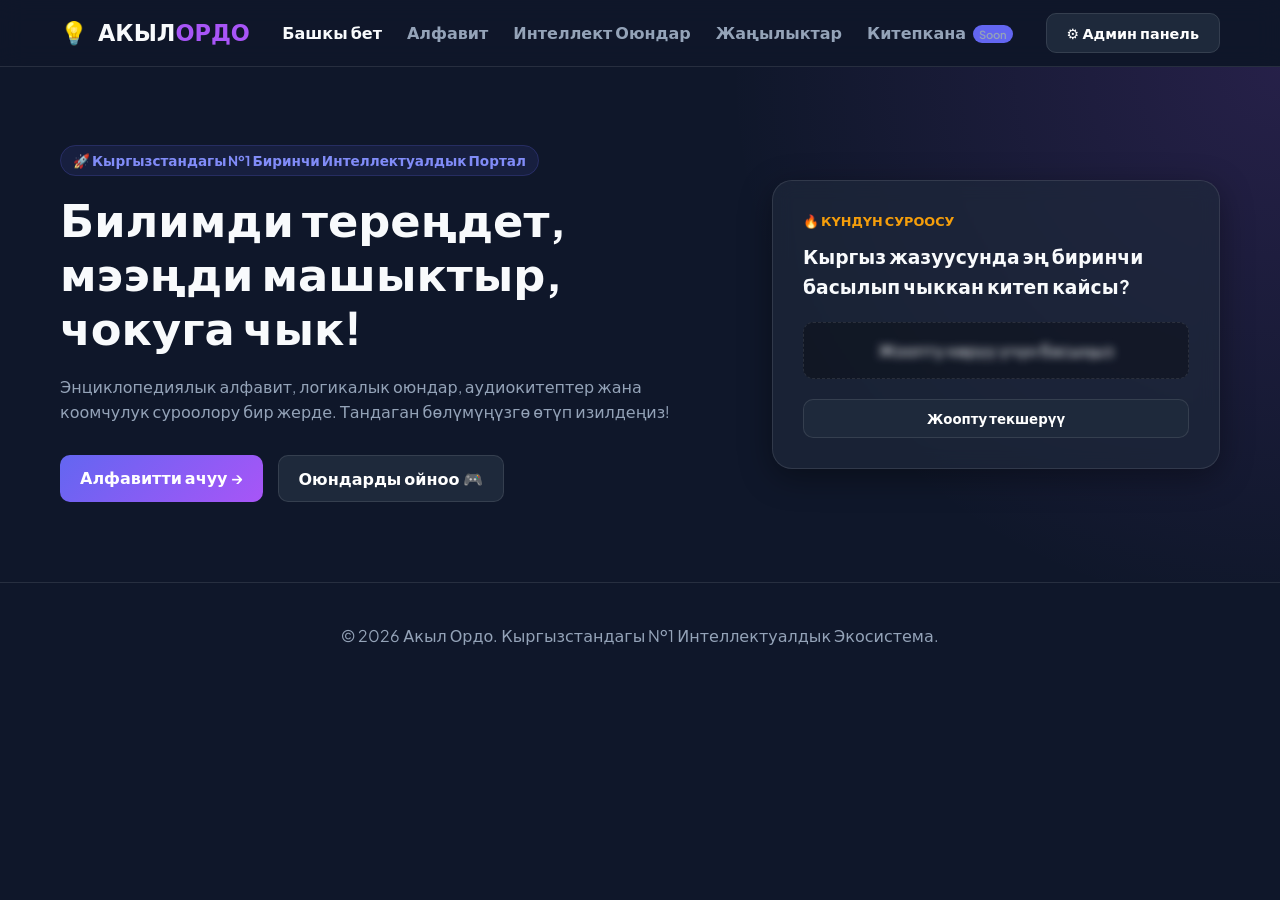
==== index.html @ 5098532c "Add files via upload" ====
<!DOCTYPE html>
<html lang="ky">
<head>
    <meta charset="UTF-8">
    <meta name="viewport" content="width=device-width, initial-scale=1.0">
    <title>Акыл Ордо | №1 Интеллектуалдык Платформа Кыргызстан</title>
    <link rel="preconnect" href="https://fonts.googleapis.com">
    <link rel="preconnect" href="https://fonts.gstatic.com" crossorigin>
    <link href="https://fonts.googleapis.com/css2?family=Plus+Jakarta+Sans:wght@400;600;700;800&display=swap" rel="stylesheet">
    <link rel="stylesheet" href="style.css">
</head>
<body>

    <!-- Header & Main Navigation -->
    <header class="main-header">
        <div class="container header-container">
            <div class="logo">
                <span class="logo-icon">💡</span>
                <span class="logo-text">АКЫЛ<span>ОРДО</span></span>
            </div>
            <nav class="nav-links">
                <a href="index.html" class="nav-item active">Башкы бет</a>
                <a href="alphabet.html" class="nav-item">Алфавит</a>
                <a href="games.html" class="nav-item">Интеллект Оюндар</a>
                <a href="news.html" class="nav-item">Жаңылыктар</a>
                <a href="library.html" class="nav-item">Китепкана <span class="badge">Soon</span></a>
            </nav>
            <div class="header-actions">
                <a href="admin.html" class="btn btn-secondary" style="text-decoration: none; font-size: 0.9rem;">⚙️ Админ панель</a>
            </div>
        </div>
    </header>

    <!-- Hero Section -->
    <section class="hero-section">
        <div class="container hero-container">
            <div class="hero-content">
                <span class="hero-tag">🚀 Кыргызстандагы №1 Биринчи Интеллектуалдык Портал</span>
                <h1 class="hero-title">Билимди тереңдет, мээңди машыктыр, чокуга чык!</h1>
                <p class="hero-description">
                    Энциклопедиялык алфавит, логикалык оюндар, аудиокитептер жана коомчулук суроолору бир жерде. Тандаган бөлүмүңүзгө өтүп изилдеңиз!
                </p>
                <div class="hero-buttons" style="display: flex; gap: 15px; margin-top: 20px;">
                    <a href="alphabet.html" class="btn btn-primary" style="text-decoration: none;">Алфавитти ачуу →</a>
                    <a href="games.html" class="btn btn-secondary" style="text-decoration: none;">Оюндарды ойноо 🎮</a>
                </div>
            </div>
            
            <!-- Күндүн Суроосу Интерактив Карточкасы -->
            <div class="daily-quiz-card">
                <div class="card-badge">🔥 КҮНДҮН СУРООСУ</div>
                <h3 class="quiz-question">Кыргыз жазуусунда эң биринчи басылып чыккан китеп кайсы?</h3>
                <div class="quiz-answer-blur" id="quizAnswerBlur">
                    <span class="blur-text">Жоопту көрүү үчүн басыңыз</span>
                </div>
                <button class="btn btn-secondary full-width" onclick="revealAnswer()">Жоопту текшерүү</button>
            </div>
        </div>
    </section>

    <!-- Footer -->
    <main-footer class="main-footer" style="display: block; text-align: center; padding: 40px 0; border-top: 1px solid rgba(255,255,255,0.1); color: #94a3b8;">
        <div class="container">
            <p>© 2026 Акыл Ордо. Кыргызстандагы №1 Интеллектуалдык Экосистема.</p>
        </div>
    </main-footer>

    <script src="app.js"></script>
</body>
</html>
---- style.css ----
:root {
    --bg-primary: #0f172a;
    --bg-secondary: #1e293b;
    --bg-card: rgba(30, 41, 59, 0.7);
    --text-primary: #f8fafc;
    --text-secondary: #94a3b8;
    --accent-color: #6366f1;
    --accent-hover: #4f46e5;
    --gradient-1: linear-gradient(135deg, #6366f1 0%, #a855f7 100%);
    --gradient-card: linear-gradient(135deg, rgba(255,255,255,0.05) 0%, rgba(255,255,255,0.01) 100%);
    --border-color: rgba(255, 255, 255, 0.1);
    --glass-shadow: 0 8px 32px 0 rgba(0, 0, 0, 0.37);
}

* {
    margin: 0;
    padding: 0;
    box-sizing: border-box;
    font-family: 'Plus Jakarta Sans', system-ui, -apple-system, sans-serif;
}

body {
    background-color: var(--bg-primary);
    color: var(--text-primary);
    line-height: 1.6;
    overflow-x: hidden;
}

.container {
    max-width: 1200px;
    margin: 0 auto;
    padding: 0 20px;
}

.section-padding {
    padding: 80px 0;
}

.bg-alt {
    background-color: rgba(15, 23, 42, 0.5);
}

/* Header */
.main-header {
    position: sticky;
    top: 0;
    z-index: 100;
    background: rgba(15, 23, 42, 0.8);
    backdrop-filter: blur(12px);
    border-bottom: 1px solid var(--border-color);
    padding: 15px 0;
}

.header-container {
    display: flex;
    justify-content: space-between;
    align-items: center;
}

.logo {
    display: flex;
    align-items: center;
    gap: 10px;
    font-size: 1.4rem;
    font-weight: 800;
}

.logo-text span {
    color: #a855f7;
}

.nav-links {
    display: flex;
    gap: 25px;
}

.nav-item {
    color: var(--text-secondary);
    text-decoration: none;
    font-weight: 600;
    transition: all 0.3s ease;
}

.nav-item:hover, .nav-item.active {
    color: var(--text-primary);
}

.badge {
    background: var(--accent-color);
    font-size: 0.7rem;
    padding: 2px 6px;
    border-radius: 10px;
    margin-left: 4px;
}

/* Buttons */
.btn {
    padding: 10px 20px;
    border-radius: 10px;
    border: none;
    font-weight: 600;
    cursor: pointer;
    transition: transform 0.2s ease, box-shadow 0.2s ease;
}

.btn-primary {
    background: var(--gradient-1);
    color: white;
}

.btn-secondary {
    background: var(--bg-secondary);
    color: white;
    border: 1px solid var(--border-color);
}

.btn:hover {
    transform: translateY(-2px);
    box-shadow: 0 4px 15px rgba(99, 102, 241, 0.4);
}

.full-width {
    width: 100%;
}

/* Hero Section */
.hero-section {
    padding: 80px 0;
    background: radial-gradient(circle at top right, rgba(168, 85, 247, 0.15), transparent 40%);
}

.hero-container {
    display: grid;
    grid-template-columns: 1.2fr 0.8fr;
    gap: 40px;
    align-items: center;
}

.hero-tag {
    background: rgba(99, 102, 241, 0.1);
    color: #818cf8;
    padding: 6px 12px;
    border-radius: 20px;
    font-size: 0.85rem;
    font-weight: 700;
    border: 1px solid rgba(99, 102, 241, 0.2);
}

.hero-title {
    font-size: 2.8rem;
    font-weight: 800;
    margin: 20px 0;
    line-height: 1.2;
}

.hero-description {
    color: var(--text-secondary);
    margin-bottom: 30px;
}

.hero-search {
    display: flex;
    gap: 10px;
    background: var(--bg-secondary);
    padding: 6px;
    border-radius: 12px;
    border: 1px solid var(--border-color);
}

.hero-search input {
    flex: 1;
    background: transparent;
    border: none;
    padding: 10px;
    color: white;
    outline: none;
}

/* Cards & Blur Effect */
.daily-quiz-card {
    background: var(--bg-card);
    border: 1px solid var(--border-color);
    padding: 30px;
    border-radius: 20px;
    backdrop-filter: blur(10px);
    box-shadow: var(--glass-shadow);
}

.card-badge {
    color: #f59e0b;
    font-size: 0.8rem;
    font-weight: 800;
    margin-bottom: 10px;
}

.quiz-question {
    margin-bottom: 20px;
}

.quiz-answer-blur {
    background: rgba(0,0,0,0.3);
    padding: 15px;
    border-radius: 10px;
    margin-bottom: 20px;
    cursor: pointer;
    text-align: center;
    border: 1px dashed var(--border-color);
}

.quiz-answer-blur .blur-text {
    filter: blur(4px);
    transition: filter 0.3s ease;
}

.quiz-answer-blur.revealed .blur-text {
    filter: blur(0);
    color: #10b981;
    font-weight: bold;
}

/* Alphabet */
.alphabet-bar {
    display: flex;
    flex-wrap: wrap;
    gap: 8px;
    margin-top: 30px;
}

.alpha-btn {
    width: 40px;
    height: 40px;
    border-radius: 8px;
    background: var(--bg-secondary);
    border: 1px solid var(--border-color);
    color: white;
    font-weight: 700;
    cursor: pointer;
    transition: all 0.2s ease;
}

.alpha-btn:hover, .alpha-btn.active {
    background: var(--accent-color);
}

.alphabet-display-card {
    background: var(--bg-card);
    border: 1px solid var(--border-color);
    padding: 30px;
    border-radius: 16px;
    margin-top: 20px;
}

/* Games Grid */
.games-grid {
    display: grid;
    grid-template-columns: repeat(auto-fit, minmax(250px, 1fr));
    gap: 20px;
    margin-top: 30px;
}

.game-card {
    background: var(--bg-card);
    border: 1px solid var(--border-color);
    padding: 25px;
    border-radius: 16px;
    text-align: center;
}

.game-icon {
    font-size: 2.5rem;
    margin-bottom: 15px;
}

/* Footer */
.main-footer {
    border-top: 1px solid var(--border-color);
    padding: 30px 0;
    text-align: center;
    color: var(--text-secondary);
}
/* Категория жана Тамга ачылуучу менюлары үчүн стилдер */
.custom-dropdown-menu {
    position: absolute;
    top: 100%;
    left: 0;
    margin-top: 6px;
    background: #1e293b;
    border: 1px solid rgba(255,255,255,0.1);
    border-radius: 10px;
    box-shadow: 0 10px 25px rgba(0,0,0,0.5);
    z-index: 100;
    flex-direction: column;
    overflow: hidden;
}

.custom-dropdown-menu div {
    padding: 10px 16px;
    color: #e2e8f0;
    font-size: 0.88rem;
    cursor: pointer;
    white-space: nowrap;
    transition: background 0.2s;
}

.custom-dropdown-menu div:hover {
    background: rgba(99, 102, 241, 0.2);
    color: #6366f1;
}

.letters-grid {
    box-sizing: border-box;
}
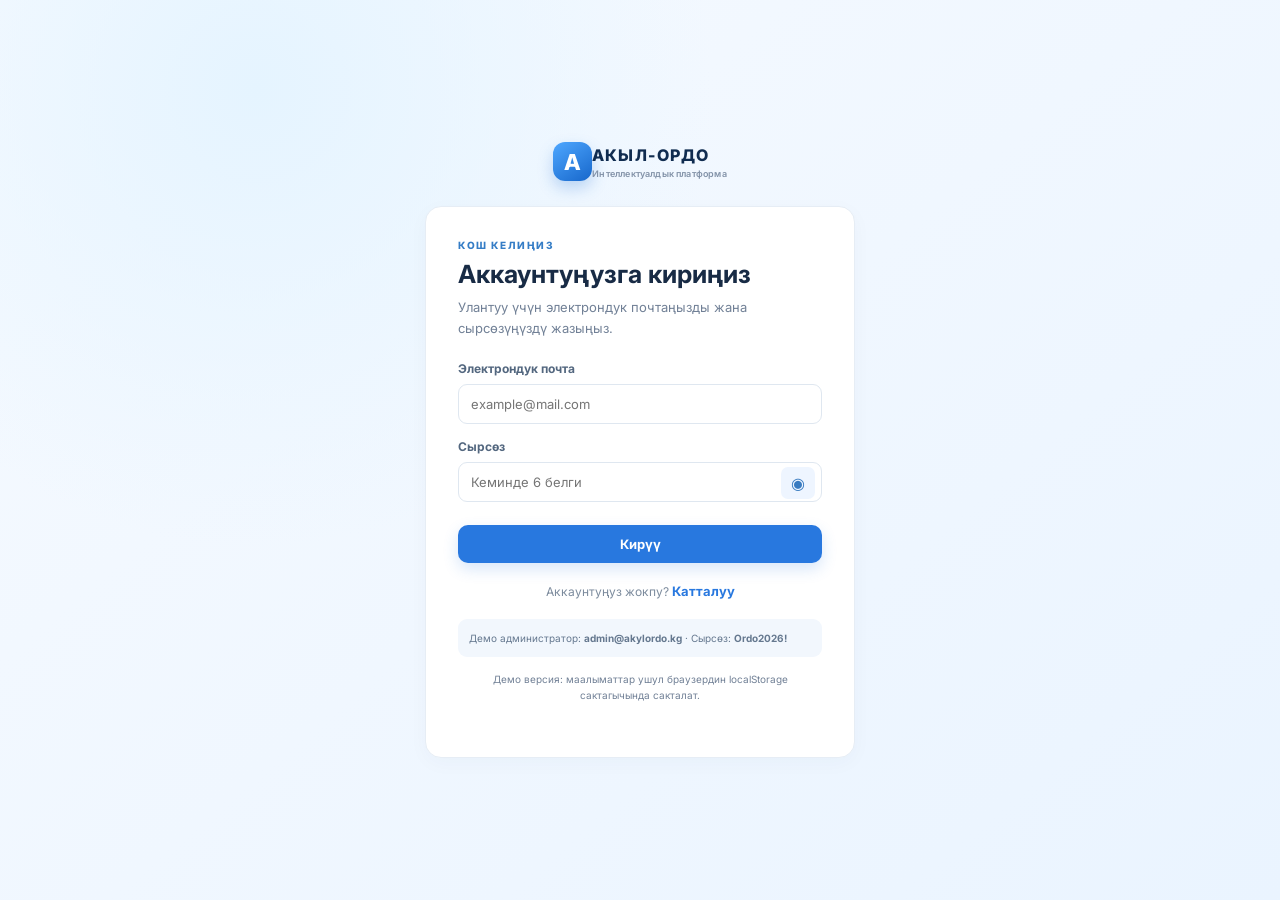
==== commit 32e476a5: "Add files via upload" ====
--- a/index.html
+++ b/index.html
@@ -1,70 +1,11 @@
-<!DOCTYPE html>
-<html lang="ky">
-<head>
-    <meta charset="UTF-8">
-    <meta name="viewport" content="width=device-width, initial-scale=1.0">
-    <title>Акыл Ордо | №1 Интеллектуалдык Платформа Кыргызстан</title>
-    <link rel="preconnect" href="https://fonts.googleapis.com">
-    <link rel="preconnect" href="https://fonts.gstatic.com" crossorigin>
-    <link href="https://fonts.googleapis.com/css2?family=Plus+Jakarta+Sans:wght@400;600;700;800&display=swap" rel="stylesheet">
-    <link rel="stylesheet" href="style.css">
-</head>
-<body>
-
-    <!-- Header & Main Navigation -->
-    <header class="main-header">
-        <div class="container header-container">
-            <div class="logo">
-                <span class="logo-icon">💡</span>
-                <span class="logo-text">АКЫЛ<span>ОРДО</span></span>
-            </div>
-            <nav class="nav-links">
-                <a href="index.html" class="nav-item active">Башкы бет</a>
-                <a href="alphabet.html" class="nav-item">Алфавит</a>
-                <a href="games.html" class="nav-item">Интеллект Оюндар</a>
-                <a href="news.html" class="nav-item">Жаңылыктар</a>
-                <a href="library.html" class="nav-item">Китепкана <span class="badge">Soon</span></a>
-            </nav>
-            <div class="header-actions">
-                <a href="admin.html" class="btn btn-secondary" style="text-decoration: none; font-size: 0.9rem;">⚙️ Админ панель</a>
-            </div>
-        </div>
-    </header>
-
-    <!-- Hero Section -->
-    <section class="hero-section">
-        <div class="container hero-container">
-            <div class="hero-content">
-                <span class="hero-tag">🚀 Кыргызстандагы №1 Биринчи Интеллектуалдык Портал</span>
-                <h1 class="hero-title">Билимди тереңдет, мээңди машыктыр, чокуга чык!</h1>
-                <p class="hero-description">
-                    Энциклопедиялык алфавит, логикалык оюндар, аудиокитептер жана коомчулук суроолору бир жерде. Тандаган бөлүмүңүзгө өтүп изилдеңиз!
-                </p>
-                <div class="hero-buttons" style="display: flex; gap: 15px; margin-top: 20px;">
-                    <a href="alphabet.html" class="btn btn-primary" style="text-decoration: none;">Алфавитти ачуу →</a>
-                    <a href="games.html" class="btn btn-secondary" style="text-decoration: none;">Оюндарды ойноо 🎮</a>
-                </div>
-            </div>
-            
-            <!-- Күндүн Суроосу Интерактив Карточкасы -->
-            <div class="daily-quiz-card">
-                <div class="card-badge">🔥 КҮНДҮН СУРООСУ</div>
-                <h3 class="quiz-question">Кыргыз жазуусунда эң биринчи басылып чыккан китеп кайсы?</h3>
-                <div class="quiz-answer-blur" id="quizAnswerBlur">
-                    <span class="blur-text">Жоопту көрүү үчүн басыңыз</span>
-                </div>
-                <button class="btn btn-secondary full-width" onclick="revealAnswer()">Жоопту текшерүү</button>
-            </div>
-        </div>
-    </section>
-
-    <!-- Footer -->
-    <main-footer class="main-footer" style="display: block; text-align: center; padding: 40px 0; border-top: 1px solid rgba(255,255,255,0.1); color: #94a3b8;">
-        <div class="container">
-            <p>© 2026 Акыл Ордо. Кыргызстандагы №1 Интеллектуалдык Экосистема.</p>
-        </div>
-    </main-footer>
-
-    <script src="app.js"></script>
-</body>
-</html>+<!doctype html>
+<html lang="ky"><head><meta charset="utf-8"><meta name="viewport" content="width=device-width,initial-scale=1"><title>Башкы бет — Акыл-Ордо</title><link rel="stylesheet" href="style.css"></head>
+<body data-page="home"><div id="appHeader"></div>
+<main class="container page-content">
+  <section class="hero"><div class="hero-copy"><span class="hero-tag">БИЛИМ · ЛОГИКА · ЫНТЫМАК</span><h1>Билимиңди сына.<br><em>Оюңду өнүктүр.</em></h1><p>Акыл-Ордо — билимди, логиканы жана командалык ынтымакты бириктирген интеллектуалдык аянтча.</p><div class="hero-actions"><a class="btn btn-light" href="games.html">Оюнду баштоо <span>→</span></a><a class="hero-link" href="alphabet.html">Суроолор базасы</a></div></div><div class="hero-art"><div class="orbit orbit-one"></div><div class="orbit orbit-two"></div><div class="brain">А?</div><span class="float-chip chip-one">+10 упай</span><span class="float-chip chip-two">🧠 Логика</span></div></section>
+  <section class="section-head"><div><div class="eyebrow">ПЛАТФОРМА</div><h2>Акыл-Ордонун көрсөткүчтөрү</h2></div><span class="live-dot">Жандуу маалымат</span></section>
+  <div class="stats-grid"><article class="stat-card"><span class="stat-icon blue">❓</span><div><strong id="statQuestions">0</strong><span>Суроолор</span></div></article><article class="stat-card"><span class="stat-icon purple">👥</span><div><strong id="statTeams">0</strong><span>Командалар</span></div></article><article class="stat-card"><span class="stat-icon cyan">🎮</span><div><strong id="statGames">0</strong><span>Өткөрүлгөн оюндар</span></div></article><article class="stat-card"><span class="stat-icon orange">📰</span><div><strong id="statNews">0</strong><span>Жаңылыктар</span></div></article></div>
+  <section class="section-head"><div><div class="eyebrow">МҮМКҮНЧҮЛҮКТӨР</div><h2>Платформа бөлүмдөрү</h2></div></section>
+  <div class="feature-grid"><a class="feature-card" href="alphabet.html"><span class="feature-icon">📚</span><h3>Суроолор базасы</h3><p>Деңгээл жана категория боюнча суроолорду изде.</p><span class="card-arrow">Бөлүмгө өтүү →</span></a><a class="feature-card" href="games.html"><span class="feature-icon">🏆</span><h3>Интеллектуалдык оюн</h3><p>Командаларды түзүп, упайларды эсепте.</p><span class="card-arrow">Бөлүмгө өтүү →</span></a><a class="feature-card" href="library.html"><span class="feature-icon">📖</span><h3>Китепкана</h3><p>Пайдалуу китептер жана окуу материалдары.</p><span class="card-arrow">Бөлүмгө өтүү →</span></a><a class="feature-card" href="news.html"><span class="feature-icon">📢</span><h3>Жаңылыктар</h3><p>Акыркы жарыялар жана иш-чаралар.</p><span class="card-arrow">Бөлүмгө өтүү →</span></a></div>
+  <section class="section-head"><div><div class="eyebrow">АКЫРКЫ ЖАРЫЯЛАР</div><h2>Жаңылыктар</h2></div><a class="text-link" href="news.html">Баарын көрүү →</a></section><div id="homeNews" class="news-grid"></div>
+</main><div id="appFooter"></div><div id="toast" class="toast"></div><script src="app.js"></script></body></html>
--- a/style.css
+++ b/style.css
@@ -1,312 +1,89 @@
-:root {
-    --bg-primary: #0f172a;
-    --bg-secondary: #1e293b;
-    --bg-card: rgba(30, 41, 59, 0.7);
-    --text-primary: #f8fafc;
-    --text-secondary: #94a3b8;
-    --accent-color: #6366f1;
-    --accent-hover: #4f46e5;
-    --gradient-1: linear-gradient(135deg, #6366f1 0%, #a855f7 100%);
-    --gradient-card: linear-gradient(135deg, rgba(255,255,255,0.05) 0%, rgba(255,255,255,0.01) 100%);
-    --border-color: rgba(255, 255, 255, 0.1);
-    --glass-shadow: 0 8px 32px 0 rgba(0, 0, 0, 0.37);
-}
-
-* {
-    margin: 0;
-    padding: 0;
-    box-sizing: border-box;
-    font-family: 'Plus Jakarta Sans', system-ui, -apple-system, sans-serif;
-}
-
-body {
-    background-color: var(--bg-primary);
-    color: var(--text-primary);
-    line-height: 1.6;
-    overflow-x: hidden;
-}
-
-.container {
-    max-width: 1200px;
-    margin: 0 auto;
-    padding: 0 20px;
-}
-
-.section-padding {
-    padding: 80px 0;
-}
-
-.bg-alt {
-    background-color: rgba(15, 23, 42, 0.5);
-}
-
-/* Header */
-.main-header {
-    position: sticky;
-    top: 0;
-    z-index: 100;
-    background: rgba(15, 23, 42, 0.8);
-    backdrop-filter: blur(12px);
-    border-bottom: 1px solid var(--border-color);
-    padding: 15px 0;
-}
-
-.header-container {
-    display: flex;
-    justify-content: space-between;
-    align-items: center;
-}
-
-.logo {
-    display: flex;
-    align-items: center;
-    gap: 10px;
-    font-size: 1.4rem;
-    font-weight: 800;
-}
-
-.logo-text span {
-    color: #a855f7;
-}
-
-.nav-links {
-    display: flex;
-    gap: 25px;
-}
-
-.nav-item {
-    color: var(--text-secondary);
-    text-decoration: none;
-    font-weight: 600;
-    transition: all 0.3s ease;
-}
-
-.nav-item:hover, .nav-item.active {
-    color: var(--text-primary);
-}
-
-.badge {
-    background: var(--accent-color);
-    font-size: 0.7rem;
-    padding: 2px 6px;
-    border-radius: 10px;
-    margin-left: 4px;
-}
-
-/* Buttons */
-.btn {
-    padding: 10px 20px;
-    border-radius: 10px;
-    border: none;
-    font-weight: 600;
-    cursor: pointer;
-    transition: transform 0.2s ease, box-shadow 0.2s ease;
-}
-
-.btn-primary {
-    background: var(--gradient-1);
-    color: white;
-}
-
-.btn-secondary {
-    background: var(--bg-secondary);
-    color: white;
-    border: 1px solid var(--border-color);
-}
-
-.btn:hover {
-    transform: translateY(-2px);
-    box-shadow: 0 4px 15px rgba(99, 102, 241, 0.4);
-}
-
-.full-width {
-    width: 100%;
-}
-
-/* Hero Section */
-.hero-section {
-    padding: 80px 0;
-    background: radial-gradient(circle at top right, rgba(168, 85, 247, 0.15), transparent 40%);
-}
-
-.hero-container {
-    display: grid;
-    grid-template-columns: 1.2fr 0.8fr;
-    gap: 40px;
-    align-items: center;
-}
-
-.hero-tag {
-    background: rgba(99, 102, 241, 0.1);
-    color: #818cf8;
-    padding: 6px 12px;
-    border-radius: 20px;
-    font-size: 0.85rem;
-    font-weight: 700;
-    border: 1px solid rgba(99, 102, 241, 0.2);
-}
-
-.hero-title {
-    font-size: 2.8rem;
-    font-weight: 800;
-    margin: 20px 0;
-    line-height: 1.2;
-}
-
-.hero-description {
-    color: var(--text-secondary);
-    margin-bottom: 30px;
-}
-
-.hero-search {
-    display: flex;
-    gap: 10px;
-    background: var(--bg-secondary);
-    padding: 6px;
-    border-radius: 12px;
-    border: 1px solid var(--border-color);
-}
-
-.hero-search input {
-    flex: 1;
-    background: transparent;
-    border: none;
-    padding: 10px;
-    color: white;
-    outline: none;
-}
-
-/* Cards & Blur Effect */
-.daily-quiz-card {
-    background: var(--bg-card);
-    border: 1px solid var(--border-color);
-    padding: 30px;
-    border-radius: 20px;
-    backdrop-filter: blur(10px);
-    box-shadow: var(--glass-shadow);
-}
-
-.card-badge {
-    color: #f59e0b;
-    font-size: 0.8rem;
-    font-weight: 800;
-    margin-bottom: 10px;
-}
-
-.quiz-question {
-    margin-bottom: 20px;
-}
-
-.quiz-answer-blur {
-    background: rgba(0,0,0,0.3);
-    padding: 15px;
-    border-radius: 10px;
-    margin-bottom: 20px;
-    cursor: pointer;
-    text-align: center;
-    border: 1px dashed var(--border-color);
-}
-
-.quiz-answer-blur .blur-text {
-    filter: blur(4px);
-    transition: filter 0.3s ease;
-}
-
-.quiz-answer-blur.revealed .blur-text {
-    filter: blur(0);
-    color: #10b981;
-    font-weight: bold;
-}
-
-/* Alphabet */
-.alphabet-bar {
-    display: flex;
-    flex-wrap: wrap;
-    gap: 8px;
-    margin-top: 30px;
-}
-
-.alpha-btn {
-    width: 40px;
-    height: 40px;
-    border-radius: 8px;
-    background: var(--bg-secondary);
-    border: 1px solid var(--border-color);
-    color: white;
-    font-weight: 700;
-    cursor: pointer;
-    transition: all 0.2s ease;
-}
-
-.alpha-btn:hover, .alpha-btn.active {
-    background: var(--accent-color);
-}
-
-.alphabet-display-card {
-    background: var(--bg-card);
-    border: 1px solid var(--border-color);
-    padding: 30px;
-    border-radius: 16px;
-    margin-top: 20px;
-}
-
-/* Games Grid */
-.games-grid {
-    display: grid;
-    grid-template-columns: repeat(auto-fit, minmax(250px, 1fr));
-    gap: 20px;
-    margin-top: 30px;
-}
-
-.game-card {
-    background: var(--bg-card);
-    border: 1px solid var(--border-color);
-    padding: 25px;
-    border-radius: 16px;
-    text-align: center;
-}
-
-.game-icon {
-    font-size: 2.5rem;
-    margin-bottom: 15px;
-}
-
-/* Footer */
-.main-footer {
-    border-top: 1px solid var(--border-color);
-    padding: 30px 0;
-    text-align: center;
-    color: var(--text-secondary);
-}
-/* Категория жана Тамга ачылуучу менюлары үчүн стилдер */
-.custom-dropdown-menu {
-    position: absolute;
-    top: 100%;
-    left: 0;
-    margin-top: 6px;
-    background: #1e293b;
-    border: 1px solid rgba(255,255,255,0.1);
-    border-radius: 10px;
-    box-shadow: 0 10px 25px rgba(0,0,0,0.5);
-    z-index: 100;
-    flex-direction: column;
-    overflow: hidden;
-}
-
-.custom-dropdown-menu div {
-    padding: 10px 16px;
-    color: #e2e8f0;
-    font-size: 0.88rem;
-    cursor: pointer;
-    white-space: nowrap;
-    transition: background 0.2s;
-}
-
-.custom-dropdown-menu div:hover {
-    background: rgba(99, 102, 241, 0.2);
-    color: #6366f1;
-}
-
-.letters-grid {
-    box-sizing: border-box;
-}+@import url('https://fonts.googleapis.com/css2?family=Inter:wght@400;500;600;700;800&family=Manrope:wght@400;500;600;700;800&display=swap');
+:root{--blue:#2878df;--blue2:#1764c7;--navy:#102c50;--ink:#182b45;--muted:#718096;--line:#e6edf5;--bg:#f5f8fc;--white:#fff;--cyan:#dff3ff;--shadow:0 12px 35px rgba(31,75,125,.08);font-family:Inter,Manrope,Arial,sans-serif;color:var(--ink);background:var(--bg)}
+*{box-sizing:border-box}body{margin:0;min-height:100vh}a{color:inherit;text-decoration:none}button,input,select,textarea{font:inherit}button{cursor:pointer}.container{width:min(1160px,calc(100% - 40px));margin:auto}.page-content{padding:34px 0 70px}.site-header{height:76px;background:#fff;border-bottom:1px solid var(--line);display:flex;align-items:center;position:sticky;top:0;z-index:20}.header-inner{width:min(1160px,calc(100% - 40px));margin:auto;display:flex;align-items:center;gap:32px}.brand{display:flex;align-items:center;gap:10px;font-weight:800;letter-spacing:.07em;color:var(--navy);white-space:nowrap}.brand-mark{width:39px;height:39px;border-radius:12px;background:linear-gradient(145deg,#4ea7ff,#1767cb);display:grid;place-items:center;color:#fff;font-size:22px;box-shadow:0 7px 15px #2676d744}.brand small{display:block;font-size:9px;letter-spacing:.02em;color:#8292a8;font-weight:600;margin-top:3px}.nav{display:flex;align-items:center;gap:23px;margin-left:auto}.nav a{font-size:13px;color:#66768b;font-weight:600;transition:.2s}.nav a:hover,.nav a.active{color:var(--blue)}.user-area{display:flex;align-items:center;gap:10px;font-size:12px;font-weight:700}.avatar{width:34px;height:34px;border-radius:50%;background:#e7f2ff;color:var(--blue);display:grid;place-items:center}.menu-toggle{display:none;border:0;background:#eef5ff;border-radius:9px;padding:9px;color:var(--blue)}.btn{border:0;border-radius:10px;padding:11px 17px;font-weight:700;font-size:13px;display:inline-flex;align-items:center;justify-content:center;gap:8px;transition:.2s}.btn-primary{background:var(--blue);color:#fff;box-shadow:0 6px 15px #2878df30}.btn-primary:hover{background:var(--blue2);transform:translateY(-1px)}.btn-light{background:#fff;color:#1d68c5}.btn-outline{background:#fff;border:1px solid #dce6f1;color:#4c617b}.btn-sm{padding:8px 12px;font-size:11px}.btn-wide{width:100%;margin-top:8px}.text-link,.link-btn{color:var(--blue);font-weight:700;font-size:13px}.link-btn{border:0;background:none;padding:0}.hero{min-height:330px;border-radius:24px;overflow:hidden;padding:42px 54px;position:relative;background:linear-gradient(112deg,#dff2ff 0%,#b9e0ff 48%,#d7edff 100%);display:flex;align-items:center;justify-content:space-between}.hero-copy{max-width:580px;position:relative;z-index:2}.hero-tag,.eyebrow{font-size:10px;font-weight:800;letter-spacing:.16em;color:#357dc6}.hero h1{font-size:43px;line-height:1.14;letter-spacing:-.04em;margin:15px 0;color:#16395f}.hero h1 em{font-style:normal;color:#267cdb}.hero p{max-width:490px;color:#58718c;line-height:1.7;font-size:14px}.hero-actions{display:flex;align-items:center;gap:22px;margin-top:23px}.hero-link{font-size:12px;font-weight:700;color:#236fc4}.hero-art{width:300px;height:245px;position:relative;display:grid;place-items:center}.brain{width:142px;height:142px;border-radius:42px;background:linear-gradient(145deg,#fff,#e4f4ff);box-shadow:0 20px 45px #438bca36;display:grid;place-items:center;font-size:55px;color:#2678d5;transform:rotate(-8deg);z-index:2}.orbit{position:absolute;border:1px solid #65a9e4a6;border-radius:50%;width:230px;height:120px;transform:rotate(-28deg)}.orbit-two{width:270px;height:160px;transform:rotate(35deg)}.float-chip{position:absolute;background:#fff;border-radius:10px;padding:9px 13px;font-size:11px;font-weight:800;color:#3479bd;box-shadow:var(--shadow);z-index:3}.chip-one{top:30px;right:5px}.chip-two{bottom:22px;left:0}.section-head{display:flex;justify-content:space-between;align-items:end;margin:35px 0 17px}.section-head h2,.panel h2{font-size:20px;margin:6px 0 0;letter-spacing:-.03em}.live-dot{font-size:11px;color:#399c77}.live-dot:before{content:"";display:inline-block;width:7px;height:7px;border-radius:50%;background:#39ba88;margin-right:7px}.stats-grid{display:grid;grid-template-columns:repeat(4,1fr);gap:15px}.stat-card{background:#fff;border:1px solid var(--line);border-radius:15px;padding:20px;display:flex;align-items:center;gap:15px;box-shadow:0 5px 18px #25466c08}.stat-icon{width:43px;height:43px;border-radius:13px;display:grid;place-items:center;font-size:19px}.stat-icon.blue{background:#e8f2ff}.stat-icon.purple{background:#f0eaff}.stat-icon.cyan{background:#e5faff}.stat-icon.orange{background:#fff1e4}.stat-card strong{display:block;font-size:25px;color:#1d3b5d}.stat-card span:last-child{font-size:11px;color:#8290a2}.feature-grid{display:grid;grid-template-columns:repeat(4,1fr);gap:15px}.feature-card,.panel,.auth-card{background:#fff;border:1px solid var(--line);border-radius:16px;box-shadow:0 5px 20px #25466c08}.feature-card{padding:22px;transition:.2s}.feature-card:hover{transform:translateY(-3px);box-shadow:var(--shadow)}.feature-icon{font-size:25px}.feature-card h3{font-size:15px;margin:14px 0 7px}.feature-card p{font-size:12px;color:var(--muted);line-height:1.6;min-height:40px}.card-arrow{font-size:11px;color:var(--blue);font-weight:700}.page-title{display:flex;justify-content:space-between;align-items:center;margin-bottom:25px}.page-title h1{font-size:30px;letter-spacing:-.04em;margin:7px 0}.muted{color:var(--muted);font-size:13px;line-height:1.6}.pill{padding:8px 12px;border-radius:30px;background:#eaf3ff;color:#2a75ca;font-size:11px;font-weight:800}.pill-admin{background:#e7f8f2;color:#16815d}.toolbar{display:flex;gap:12px;background:#fff;border:1px solid var(--line);padding:14px;border-radius:14px;margin-bottom:20px}.toolbar input{flex:1}.toolbar input,.toolbar select,.field input,.admin-form input,.admin-form textarea,.admin-form select,.inline-form input,.stack-form input,.stack-form select{width:100%;border:1px solid #dfe7f0;border-radius:9px;padding:11px 12px;background:#fff;color:var(--ink);outline:none;font-size:13px}.toolbar input:focus,.toolbar select:focus,input:focus,textarea:focus,select:focus{border-color:#77b4ef;box-shadow:0 0 0 3px #eaf4ff}.toolbar select{max-width:190px}.question-list{display:grid;gap:12px}.question-card{background:#fff;border:1px solid var(--line);border-radius:14px;padding:18px 20px;display:grid;grid-template-columns:1fr auto;gap:12px}.question-meta{display:flex;gap:8px;flex-wrap:wrap;margin-bottom:9px}.tag{font-size:10px;font-weight:700;border-radius:20px;padding:5px 9px;background:#edf5ff;color:#367bc0}.tag.level-hard{background:#fff1e9;color:#c56a32}.tag.level-easy{background:#eaf8f1;color:#26845e}.question-card h3{font-size:14px;margin:0;line-height:1.6}.answer-area{grid-column:1/-1;background:#f5f9ff;border:1px dashed #c7def6;border-radius:10px;padding:13px;color:#255f9c;font-size:13px;line-height:1.6}.blur-answer{filter:blur(5px);user-select:none}.answer-toggle{border:1px solid #dbe8f6;background:#f5faff;color:#2878cf;border-radius:9px;padding:9px 12px;font-size:11px;font-weight:700;align-self:start;white-space:nowrap}.two-col{display:grid;grid-template-columns:1fr 1fr;gap:18px;margin-bottom:18px}.panel{padding:22px;margin-bottom:18px}.panel-head{display:flex;align-items:center;justify-content:space-between;gap:15px;margin-bottom:18px}.panel-head h2{margin:0}.panel-head p{margin:5px 0 0}.panel-icon{width:40px;height:40px;border-radius:12px;background:#edf5ff;display:grid;place-items:center}.inline-form{display:flex;gap:10px}.inline-form input{flex:1}.team-list{display:grid;gap:8px;margin-top:15px}.team-item,.admin-row{display:flex;justify-content:space-between;align-items:center;padding:10px 12px;border:1px solid var(--line);border-radius:10px;font-size:12px}.stack-form{display:grid;gap:12px}.stack-form label,.admin-form label{display:grid;gap:7px;font-size:12px;font-weight:700;color:#53677f}.table-panel{padding-bottom:10px}.table-actions,.form-actions{display:flex;gap:8px;flex-wrap:wrap}.table-wrap{overflow-x:auto}.data-table{border-collapse:collapse;width:100%;min-width:520px;font-size:12px}.data-table th{text-align:left;color:#8290a2;font-size:10px;text-transform:uppercase;letter-spacing:.07em;background:#f8fafd}.data-table th,.data-table td{padding:13px 12px;border-bottom:1px solid var(--line)}.data-table tbody tr:hover{background:#f9fbfe}.rank{font-weight:800;color:#2678d5}.history-list{display:grid;gap:9px}.history-item{padding:13px;border:1px solid var(--line);border-radius:10px;display:flex;justify-content:space-between;gap:12px;font-size:12px}.history-item strong{display:block;margin-bottom:5px}.resource-grid,.news-grid{display:grid;grid-template-columns:repeat(3,1fr);gap:16px}.resource-card,.news-card{background:#fff;border:1px solid var(--line);border-radius:15px;overflow:hidden}.resource-cover,.news-cover{height:125px;background:linear-gradient(135deg,#d9efff,#eef7ff);display:grid;place-items:center;font-size:42px;color:#3886d0}.resource-content,.news-content{padding:17px}.resource-content h3,.news-content h3{font-size:15px;margin:8px 0}.resource-content p,.news-content p{font-size:12px;color:var(--muted);line-height:1.6}.news-date{font-size:10px;color:#8b9aab}.news-page-grid{grid-template-columns:repeat(2,1fr)}.news-page-grid .news-cover{height:155px}.admin-tabs{display:flex;gap:8px;flex-wrap:wrap;margin-bottom:16px}.tab-btn{padding:10px 15px;border:1px solid #dfe8f2;background:#fff;color:#66788d;border-radius:9px;font-size:12px;font-weight:700}.tab-btn.active{background:#eaf3ff;color:#2675ce;border-color:#c9e0fa}.admin-form{display:grid;gap:13px;margin-bottom:23px}.form-grid{display:grid;grid-template-columns:repeat(3,1fr);gap:12px}.form-actions{margin-top:4px}.admin-row-list{display:grid;gap:8px}.admin-row{margin-top:8px}.admin-row button,.icon-btn{border:0;background:#fff0f0;color:#c44b4b;border-radius:7px;padding:7px 9px;font-size:11px}.admin-row .edit-btn{background:#edf5ff;color:#2878d5;margin-right:6px}.hidden{display:none!important}.file-label{cursor:pointer}.site-footer{padding:25px 0;border-top:1px solid var(--line);color:#8997a8;font-size:11px;text-align:center;background:#fff}.toast{position:fixed;bottom:22px;left:50%;transform:translate(-50%,20px);opacity:0;pointer-events:none;background:#173b62;color:#fff;padding:12px 18px;border-radius:10px;font-size:12px;z-index:100;transition:.25s;box-shadow:var(--shadow)}.toast.show{opacity:1;transform:translate(-50%,0)}.empty-state{text-align:center;padding:38px 15px;color:#8290a2;background:#fff;border:1px dashed #d9e3ef;border-radius:14px;font-size:13px}.auth-page{background:radial-gradient(circle at 20% 10%,#e5f4ff,transparent 35%),linear-gradient(140deg,#f6faff,#eaf4ff);display:grid;place-items:center;padding:30px}.auth-shell{width:min(430px,100%)}.auth-brand{justify-content:center;margin-bottom:25px}.auth-card{padding:32px}.auth-card h1{font-size:25px;margin:8px 0}.auth-card .muted{margin:0 0 22px}.field{display:grid;gap:8px;margin-bottom:15px}.field label{font-size:12px;font-weight:700;color:#53677f}.password-wrap{position:relative}.password-wrap input{padding-right:48px}.eye-btn{position:absolute;right:7px;top:5px;border:0;background:#eef5ff;color:#397bc0;border-radius:7px;width:34px;height:32px}.auth-switch{text-align:center;font-size:12px;color:#7c8b9d;margin:20px 0 0}.notice{margin-top:20px;padding:11px;background:#f2f7fd;border-radius:9px;font-size:10px;color:#65788f;line-height:1.6}.tiny{font-size:10px;text-align:center}.auth-card .tiny{margin-top:14px}
+@media(max-width:900px){.nav{gap:12px}.nav a{font-size:11px}.header-inner{gap:15px}.feature-grid{grid-template-columns:repeat(2,1fr)}.hero-art{width:230px}.hero h1{font-size:36px}}
+@media(max-width:680px){.container,.header-inner{width:min(100% - 28px,1160px)}.site-header{height:auto;min-height:68px}.header-inner{flex-wrap:wrap;padding:13px 0}.menu-toggle{display:block;margin-left:auto}.nav{display:none;order:3;width:100%;flex-direction:column;align-items:flex-start;padding:8px 0 5px;gap:0}.nav.open{display:flex}.nav a{padding:10px 3px;width:100%;font-size:13px}.user-area{display:none}.hero{padding:30px 25px;min-height:unset}.hero-art{display:none}.hero h1{font-size:34px}.hero p{font-size:13px}.stats-grid{grid-template-columns:repeat(2,1fr);gap:10px}.stat-card{padding:14px;gap:10px}.stat-card strong{font-size:21px}.feature-grid{grid-template-columns:1fr 1fr;gap:10px}.feature-card{padding:16px}.section-head{margin-top:28px}.page-content{padding-top:25px}.page-title{align-items:flex-start;gap:10px}.page-title h1{font-size:25px}.toolbar{flex-direction:column}.toolbar select{max-width:none}.two-col{grid-template-columns:1fr}.resource-grid,.news-grid,.news-page-grid{grid-template-columns:1fr}.form-grid{grid-template-columns:1fr}.panel{padding:17px}.panel-head{align-items:flex-start;flex-wrap:wrap}.table-actions{width:100%}.question-card{grid-template-columns:1fr}.answer-toggle{justify-self:start}.question-card h3{font-size:13px}.auth-card{padding:25px}.hero-actions{gap:15px;flex-wrap:wrap}}
+@media(max-width:390px){.feature-grid{grid-template-columns:1fr}.hero h1{font-size:30px}.stats-grid{grid-template-columns:1fr 1fr}.stat-icon{width:36px;height:36px}}
+
+/* Акыл-Ордо: жеке профиль жана жооп берүү */
+.question-play{display:flex;flex-direction:column;gap:8px;min-width:210px;align-self:start}
+.answer-form{display:flex;gap:7px;align-items:center}
+.answer-form input{min-width:0;width:100%;border:1px solid #dfe7f0;border-radius:9px;padding:10px;background:#fff;font-size:12px}
+.answer-form button:disabled{opacity:.65;cursor:not-allowed}
+.profile-card{display:flex;align-items:center;gap:18px}
+.profile-card h2{margin:0 0 5px;font-size:22px}
+.profile-avatar{width:64px;height:64px;border-radius:20px;background:#eaf3ff;display:grid;place-items:center;font-size:30px}
+.profile-stats{margin:18px 0 22px}
+@media(max-width:680px){.question-play{width:100%;min-width:0}.answer-form{width:100%}.profile-card{align-items:flex-start}}
+
+/* Акыркы жаңыртуу: профиль, рейтинг жана админ панелдин бөлүмдөрү */
+.admin-tabs{display:flex;gap:8px;flex-wrap:wrap;margin:0 0 16px}
+.admin-tabs .tab-btn{cursor:pointer}
+.admin-section[aria-hidden="true"]{display:none}
+.profile-card{display:flex;align-items:center;gap:18px;padding:22px}
+.profile-main{flex:1;min-width:0}
+.profile-avatar{width:64px;height:64px;flex:0 0 64px;border-radius:20px;background:#eaf3ff;color:#2678d5;display:grid;place-items:center;font-size:28px;font-weight:800}
+.profile-card h2{margin:0 0 5px;font-size:22px}
+.profile-card p{margin:4px 0}
+.profile-stats{margin:18px 0 22px}
+.bulk-entry{border:1px solid #dce8f5;background:#f8fbff;border-radius:12px;padding:15px;margin:0 0 20px}
+.bulk-entry summary{font-weight:800;color:#286fb9;cursor:pointer}
+.bulk-entry p{font-size:12px;line-height:1.6}
+.bulk-entry textarea{width:100%;margin:8px 0 12px;min-height:130px}
+.leaderboard-list{display:grid;gap:8px}
+.leaderboard-row{display:flex;align-items:center;gap:12px;padding:11px 13px;border:1px solid var(--line);border-radius:11px;background:#fff}
+.leader-rank{width:28px;height:28px;border-radius:9px;background:#eaf3ff;color:#2878df;display:grid;place-items:center;font-weight:800;font-size:12px}
+.leader-avatar{width:34px;height:34px;border-radius:50%;background:#edf4fc;color:#2878df;display:grid;place-items:center;font-weight:800}
+.leader-name{flex:1;font-weight:700;font-size:13px}
+.leader-name small{display:block;color:#8492a5;font-weight:500;margin-top:3px}
+.leaderboard-row strong{font-size:12px;color:#256fbe;white-space:nowrap}
+@media(max-width:680px){.profile-card{align-items:flex-start;flex-wrap:wrap}.profile-card #editProfileBtn{width:100%}.profile-avatar{width:54px;height:54px;flex-basis:54px}.admin-tabs{display:grid;grid-template-columns:repeat(2,minmax(0,1fr))}.admin-tabs .tab-btn{width:100%}}
+
+.event-list{display:grid;gap:9px;margin-top:15px}
+.event-row{display:flex;align-items:center;gap:14px;flex-wrap:wrap;padding:13px;border:1px solid var(--line);border-radius:12px}
+.event-row>div:first-child{flex:1;min-width:180px}
+.event-row p{margin:5px 0 0;font-size:11px}
+.event-actions{display:flex;gap:6px;flex-wrap:wrap}
+#eventTeams{min-height:95px}
+
+/* Суроолорду номерлөө жана категория боюнча көчүрүү */
+.copy-stage-tools{display:flex;align-items:center;gap:8px;flex-wrap:wrap;padding:13px 15px;margin:0 0 18px;background:#f5f9ff;border:1px solid #dce8f5;border-radius:12px;font-size:12px}
+.copy-stage-tools strong{color:#355675;margin-right:5px}
+.copy-btn{border:0;background:#eaf8f1;color:#21805c;border-radius:7px;padding:7px 9px;font-size:11px;margin-right:5px}
+@media(max-width:680px){.copy-stage-tools{align-items:stretch}.copy-stage-tools strong{width:100%}.copy-stage-tools .btn{flex:1}}
+
+/* Акыл-Ордо кеңейтилген модулдары */
+.brand-avatar{width:42px;height:42px;border-radius:14px;object-fit:cover;border:2px solid #dce8ff}.profile-controls{display:flex;gap:8px;flex-wrap:wrap}.profile-avatar img{width:100%;height:100%;object-fit:cover;border-radius:inherit}.team-item-expanded{align-items:flex-start}.team-item-expanded>div{display:grid;gap:5px}.team-item-expanded small{display:block}.chat-messages{max-height:520px;overflow:auto;display:grid;gap:12px;margin:16px 0}.chat-message{padding:14px;border:1px solid var(--border,#e5e7eb);border-radius:14px;background:var(--surface,#fff)}.chat-message-head{display:flex;justify-content:space-between;gap:12px}.chat-message-head small{color:#778197}.chat-message p{white-space:pre-wrap;overflow-wrap:anywhere}.chat-message .text-link{margin-right:12px}.chat-form{display:grid;gap:12px}.chat-form textarea{width:100%;resize:vertical}.quiz-controls{display:flex;gap:10px;flex-wrap:wrap}.quiz-controls input{flex:1;min-width:180px}.kahoot-current{margin:18px 0;padding:16px;border-radius:14px;background:#f0f5ff}.kahoot-code{font-size:20px}.kahoot-code strong{letter-spacing:4px;color:#315bd6}.kahoot-question{min-height:140px}.kahoot-options{display:grid;grid-template-columns:repeat(2,minmax(0,1fr));gap:10px;margin:16px 0}.kahoot-options button{min-height:58px;white-space:normal}.badge-grid{display:grid;grid-template-columns:repeat(auto-fit,minmax(180px,1fr));gap:12px}.achievement{padding:16px;border:1px solid var(--border,#e5e7eb);border-radius:14px;display:grid;gap:6px}.achievement small{color:#778197}.resource-cover img{max-width:100%}@media(max-width:600px){.kahoot-options{grid-template-columns:1fr}.chat-message-head{flex-direction:column}}
+
+.profile-badges{display:flex;gap:6px;flex-wrap:wrap;margin-top:8px}.question-attachment{margin-top:12px}.brand{align-items:center}
+
+.kahoot-timer{font-weight:600;color:#315bd6}
+
+.user-area .avatar img{width:100%;height:100%;object-fit:cover;border-radius:inherit}
+
+/* Акыл-Ордо: команданын курамы жана талкуу */
+.team-code{color:#315bd6!important;letter-spacing:1px}.question-discussion{margin-top:10px;padding-top:9px;border-top:1px solid var(--line)}.profile-bio{margin-top:5px;white-space:pre-wrap}.team-item-expanded{width:100%}.team-item-expanded small{line-height:1.5}
+
+.chat-room-controls{display:grid;grid-template-columns:repeat(auto-fit,minmax(220px,1fr));gap:12px;margin:14px 0}.chat-room-controls label{display:grid;gap:6px}
+
+/* Акыркы интерфейс жаңыртуулары */
+.profile-shortcut{width:42px;height:42px;display:grid;place-items:center;flex:0 0 42px;border-radius:14px;background:#edf5ff;overflow:hidden;box-shadow:0 5px 14px #1c6dc51c}
+.profile-shortcut .brand-mark{width:100%;height:100%;border-radius:14px}
+.brand-avatar{width:42px;height:42px;object-fit:cover;border-radius:14px;display:block}
+.brand{gap:0}
+.question-discussion{margin-top:18px;padding:14px 16px;background:#f7faff;border:1px solid #e5eef9;border-radius:14px}
+.discussion-title{font-weight:800;font-size:13px;color:#234568;margin-bottom:8px}
+.discussion-title span{color:#7a8da5;font-weight:600;margin-left:5px}
+.discussion-comments p,.event-public-discussion p{font-size:12px;color:#50647d;margin:7px 0;line-height:1.5}
+.inline-comment-form,.event-public-discussion form{display:flex;gap:8px;margin-top:10px}
+.inline-comment-form input,.event-public-discussion input{min-width:0;flex:1;border:1px solid #dce7f3;border-radius:10px;padding:10px 12px;background:#fff;font-size:12px}
+.event-public-discussion{width:100%;margin:12px 0;padding:12px 14px;background:#f7faff;border:1px solid #e5eef9;border-radius:12px}
+.event-public-discussion>b{font-size:12px;color:#345474}
+.application-row{display:flex;align-items:center;gap:10px;justify-content:space-between;padding:14px 0;border-bottom:1px solid var(--line);flex-wrap:wrap}
+.application-row>div{flex:1;min-width:220px}
+.application-row p{font-size:12px;color:var(--muted);margin:5px 0}
+.profile-avatar img{width:100%;height:100%;object-fit:cover;border-radius:inherit}
+@media(max-width:760px){.header-inner{gap:12px}.brand{font-size:12px}.profile-shortcut{width:36px;height:36px;flex-basis:36px}.brand-avatar{width:36px;height:36px}.inline-comment-form,.event-public-discussion form{flex-direction:column}.event-public-discussion form .btn{width:100%}}
+
+/* Threaded discussions */
+.thread-comment{padding:10px 0;border-bottom:1px solid #e8eef6}.thread-comment>p,.thread-reply p{margin:4px 0 6px;line-height:1.55}.thread-reply{margin:8px 0 4px 22px;padding:8px 12px;border-left:3px solid #d7e7fb;background:#f7faff;border-radius:0 10px 10px 0}.thread-reply-form{display:flex;gap:8px;margin:8px 0 8px 22px}.thread-reply-form input{flex:1;min-width:0}.event-public-discussion{margin-top:14px;padding-top:12px;border-top:1px solid #e8eef6}
